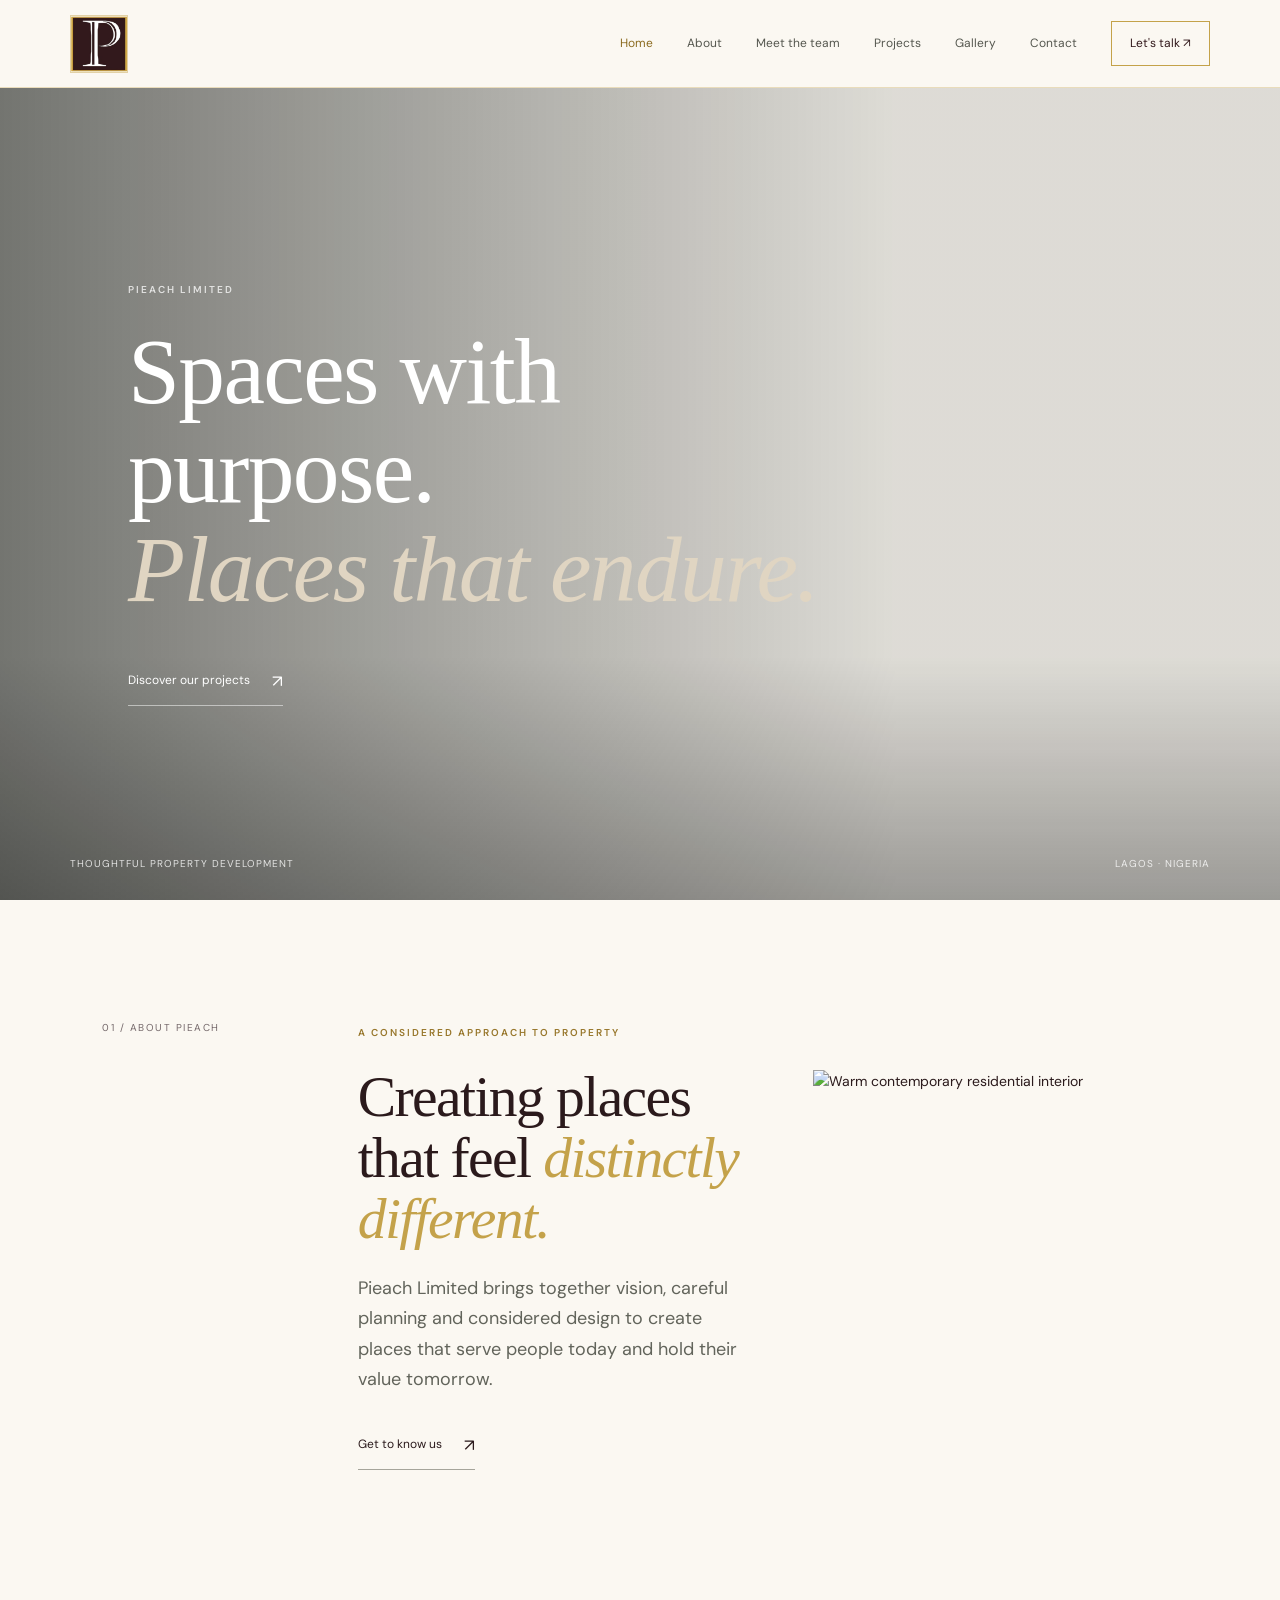
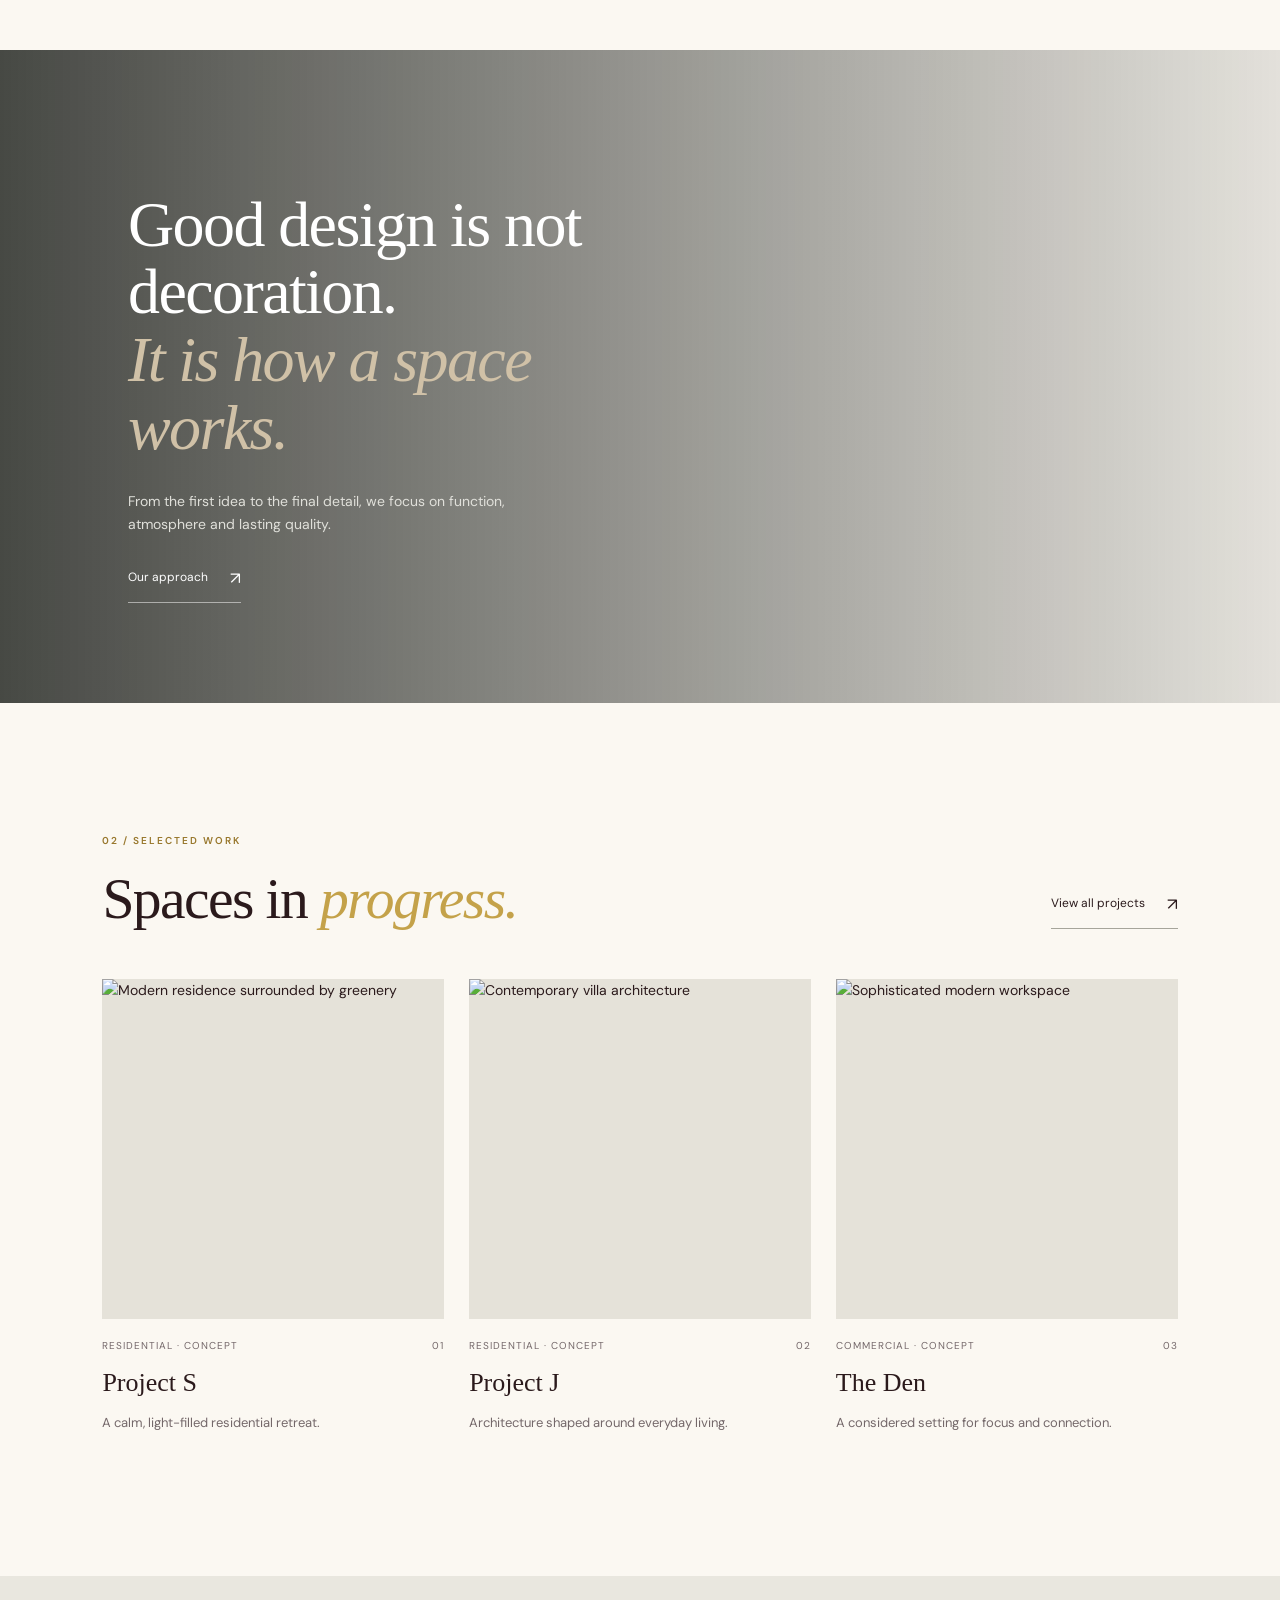
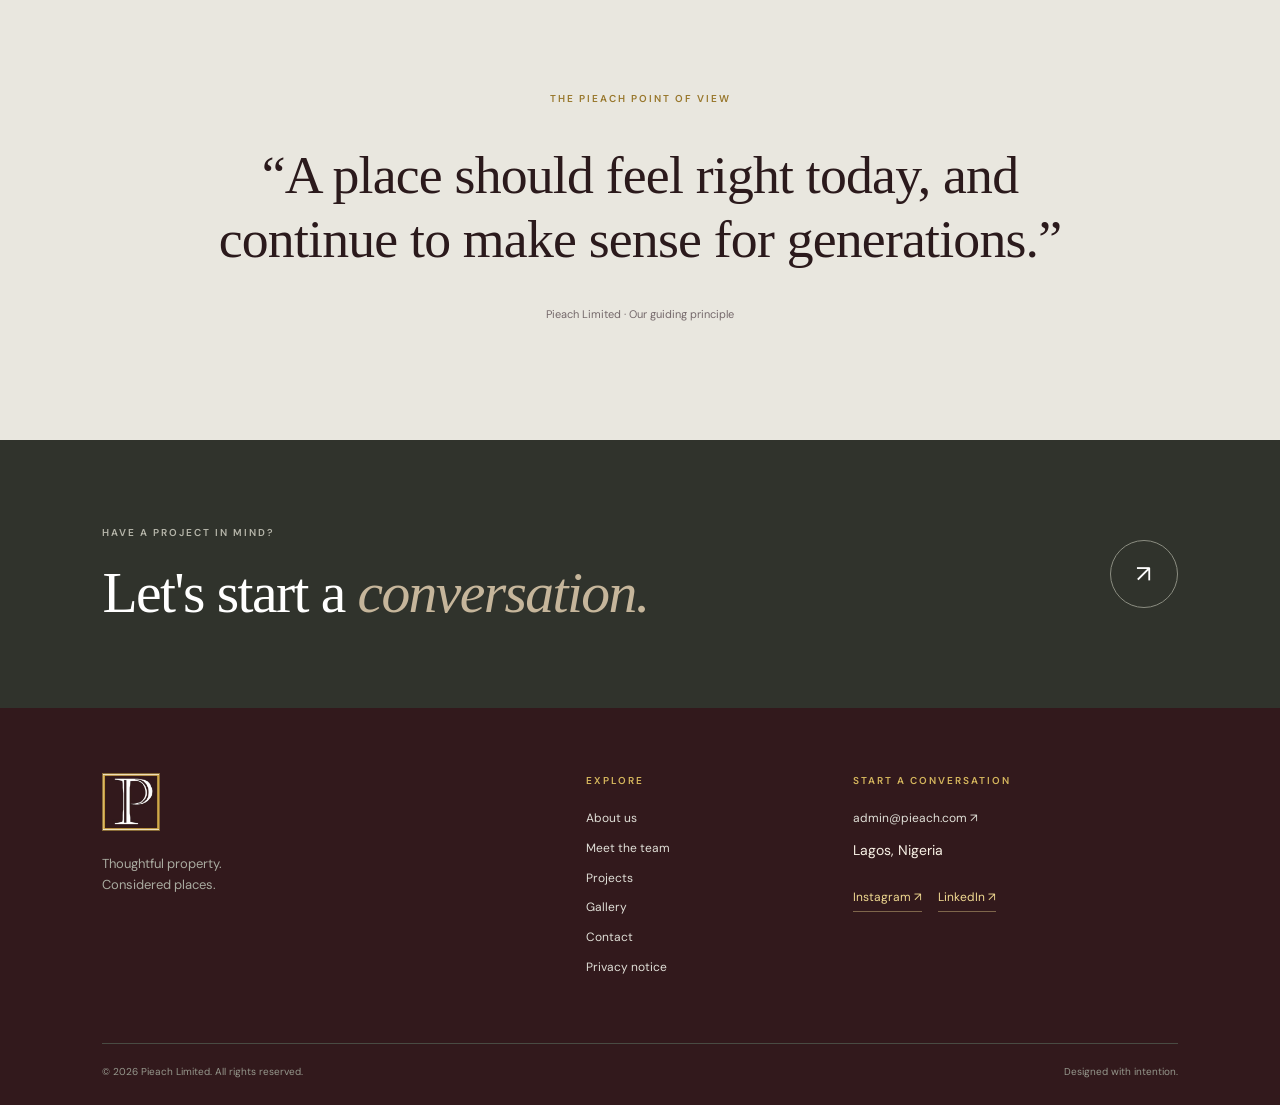
==== index.html @ 934f0978 "Add files via upload" ====
<!doctype html>
<html lang="en">
<head>
<meta charset="utf-8"><meta name="viewport" content="width=device-width,initial-scale=1"><meta name="description" content="Pieach Limited creates thoughtful spaces and enduring property value."><title>Pieach Limited</title><link rel="stylesheet" href="styles.css"></head>
<body data-page="home"><div id="site-header"></div><main>
<section class="hero home-hero"><div class="hero-image" style="background-image:url('https://images.unsplash.com/photo-1600607687939-ce8a6c25118c?auto=format&fit=crop&w=2200&q=85')"></div><div class="hero-shade"></div><div class="hero-copy"><p class="eyebrow">PIEACH LIMITED</p><h1>Spaces with purpose.<br><em>Places that endure.</em></h1><a class="text-link light" href="projects.html">Discover our projects <span>↗</span></a></div><div class="hero-foot"><span>Thoughtful property development</span><span>Lagos · Nigeria</span></div></section>
<section class="intro section-wrap"><div class="section-kicker">01 / ABOUT PIEACH</div><div class="intro-main"><p class="eyebrow">A considered approach to property</p><h2>Creating places that feel <em>distinctly different.</em></h2><p class="body-large">Pieach Limited brings together vision, careful planning and considered design to create places that serve people today and hold their value tomorrow.</p><a class="text-link" href="about.html">Get to know us <span>↗</span></a></div><div class="intro-image image-frame"><img src="https://images.unsplash.com/photo-1600210492486-724fe5c67fb0?auto=format&fit=crop&w=1200&q=85" alt="Warm contemporary residential interior"></div></section>
<section class="feature-band"><div class="feature-image" style="background-image:url('https://images.unsplash.com/photo-1600607687920-4e2a09cf159d?auto=format&fit=crop&w=2000&q=85')"></div><div class="feature-text"><p class="eyebrow">OUR PHILOSOPHY</p><h2>Good design is not decoration.<br><em>It is how a space works.</em></h2><p>From the first idea to the final detail, we focus on function, atmosphere and lasting quality.</p><a class="text-link light" href="about.html">Our approach <span>↗</span></a></div></section>
<section class="projects-preview section-wrap">
<div class="section-heading">
<div><p class="eyebrow">02 / SELECTED WORK</p><h2>Spaces in <em>progress.</em></h2></div><a class="text-link" href="projects.html">View all projects <span>↗</span></a></div><div class="project-grid"><a class="project-card" href="project-s.html"><div class="project-photo"><img src="https://images.unsplash.com/photo-1600607687939-ce8a6c25118c?auto=format&fit=crop&w=1200&q=85" alt="Modern residence surrounded by greenery"></div><div class="project-meta"><span>Residential · Concept</span><span>01</span></div><h3>Project S</h3><p>A calm, light-filled residential retreat.</p></a><a class="project-card" href="project-j.html"><div class="project-photo"><img src="https://images.unsplash.com/photo-1600566753086-00f18fb6b3ea?auto=format&fit=crop&w=1200&q=85" alt="Contemporary villa architecture"></div><div class="project-meta"><span>Residential · Concept</span><span>02</span></div><h3>Project J</h3><p>Architecture shaped around everyday living.</p></a><a class="project-card" href="the-den.html"><div class="project-photo"><img src="https://images.unsplash.com/photo-1497366754035-f200968a6e72?auto=format&fit=crop&w=1200&q=85" alt="Sophisticated modern workspace"></div><div class="project-meta"><span>Commercial · Concept</span><span>03</span></div><h3>The Den</h3><p>A considered setting for focus and connection.</p></a></div></section>
<section class="quote-section"><p class="eyebrow">THE PIEACH POINT OF VIEW</p><blockquote>“A place should feel right today, and continue to make sense for generations.”</blockquote><span>Pieach Limited · Our guiding principle</span></section>
<section class="contact-strip"><div><p class="eyebrow">HAVE A PROJECT IN MIND?</p><h2>Let's start a <em>conversation.</em></h2></div><a class="circle-link" href="contact.html" aria-label="Contact Pieach Limited">↗</a></section>
</main><div id="site-footer"></div><script src="app.js"></script></body></html>
---- styles.css ----
@import url('https://fonts.googleapis.com/css2?family=DM+Sans:wght@400;500;600;700&family=Manrope:wght@300;400;500;600;700&display=swap');
:root{--ink:#2b1a1c;--muted:#74686a;--paper:#fbf8f2;--white:#fff;--line:#e6d9bc;--accent:#c4a24a;--dark:#32191c;--serif:Georgia,'Times New Roman',serif}*{box-sizing:border-box}html{scroll-behavior:smooth}body{margin:0;background:var(--paper);color:var(--ink);font-family:'DM Sans',sans-serif;font-size:14px;line-height:1.65;-webkit-font-smoothing:antialiased}a{color:inherit;text-decoration:none}img{display:block;width:100%;height:100%;object-fit:cover}button,input,textarea,select{font:inherit}.site-header{height:88px;padding:0 5.5%;display:flex;align-items:center;justify-content:space-between;background:rgba(245,244,239,.96);position:relative;z-index:10;border-bottom:1px solid rgba(40,40,35,.08)}.brand{display:flex;align-items:center;gap:12px}.brand-mark{font:400 39px/1 var(--serif);letter-spacing:-5px}.brand-mark span{color:var(--accent)}.brand-name{font-size:11px;letter-spacing:2.4px;font-weight:700;display:flex;flex-direction:column;line-height:1.2}.brand-name small{font-size:8px;letter-spacing:3px;font-weight:500;margin-top:4px}.main-nav{display:flex;align-items:center;gap:34px}.main-nav a{font-size:12px;color:#55574f;transition:color .2s}.main-nav a:hover,.main-nav a.active{color:#111}.main-nav .nav-cta{padding:12px 18px;border:1px solid #b7b5aa;color:var(--ink)}.menu-toggle{display:none;border:0;background:none;padding:8px}.hero{min-height:calc(100vh - 88px);position:relative;color:#fff;display:flex;align-items:center;overflow:hidden}.hero-image,.hero-shade,.feature-image,.detail-hero-img,.detail-hero-shade{position:absolute;inset:0}.hero-image{background-size:cover;background-position:center 55%;transform:scale(1.01)}.hero-shade{background:linear-gradient(90deg,rgba(13,17,14,.57),rgba(13,17,14,.12) 70%),linear-gradient(0deg,rgba(0,0,0,.3),transparent 30%)}.hero-copy{position:relative;z-index:1;padding:9% 10%;max-width:1000px}.eyebrow{font-size:10px;letter-spacing:2px;font-weight:600;text-transform:uppercase;color:var(--muted);margin:0 0 24px}.hero .eyebrow,.detail-hero .eyebrow{color:rgba(255,255,255,.75)}h1,h2,h3,p{margin-top:0}h1,h2{font-family:var(--serif);font-weight:400;letter-spacing:-1.6px;line-height:1.06}h1{font-size:clamp(52px,7.3vw,104px);margin-bottom:30px}h2{font-size:clamp(36px,4.5vw,63px);margin-bottom:24px}h3{font-size:26px;font-family:var(--serif);font-weight:400;margin-bottom:7px}h1 em,h2 em{font-weight:400;color:var(--accent)}.hero h1 em{color:#e0d5c2}.hero-copy .text-link{margin-top:18px}.hero-foot{position:absolute;z-index:1;bottom:28px;left:5.5%;right:5.5%;display:flex;justify-content:space-between;color:rgba(255,255,255,.8);font-size:10px;letter-spacing:1px;text-transform:uppercase}.text-link{display:inline-flex;gap:22px;align-items:center;font-size:12px;border-bottom:1px solid #a6a59b;padding:0 0 10px;color:var(--ink)}.text-link span{font-size:17px}.text-link.light{color:white;border-color:rgba(255,255,255,.5)}.section-wrap{padding:120px 8%}.intro{display:grid;grid-template-columns:.55fr 1.1fr 1fr;gap:55px;align-items:start}.section-kicker{font-size:10px;letter-spacing:1.5px;color:var(--muted)}.intro-main{padding-top:5px}.intro-main h2{max-width:560px}.body-large{font-size:18px;line-height:1.7;color:#62645b;max-width:610px}.intro-main .text-link{margin-top:18px}.image-frame{height:460px;overflow:hidden}.intro-image{margin-top:50px}.feature-band{min-height:650px;position:relative;display:flex;align-items:center;color:white;overflow:hidden}.feature-image{background-size:cover;background-position:center}.feature-band:after{content:"";position:absolute;inset:0;background:linear-gradient(90deg,rgba(20,23,19,.78),rgba(20,23,19,.1))}.feature-text{position:relative;z-index:1;padding:100px 10%;max-width:780px}.feature-text .eyebrow{color:#d4d0c6}.feature-text h2{font-size:clamp(40px,5vw,68px)}.feature-text h2 em{color:#d0c1a7}.feature-text>p:not(.eyebrow){max-width:420px;color:#e0e0da;margin:28px 0}.projects-preview{padding-top:130px;padding-bottom:130px}.section-heading{display:flex;justify-content:space-between;align-items:end;margin-bottom:50px}.section-heading .eyebrow{margin-bottom:18px}.section-heading h2{margin-bottom:0}.project-grid{display:grid;grid-template-columns:repeat(3,1fr);gap:25px}.project-card{display:block}.project-photo{height:340px;overflow:hidden;background:#e5e2d9}.project-photo img,.listing-photo img,.split-image img,.detail-photo img{transition:transform .7s cubic-bezier(.2,.7,.2,1)}.project-card:hover img,.listing-card:hover img{transform:scale(1.035)}.project-meta{display:flex;justify-content:space-between;color:var(--muted);font-size:10px;letter-spacing:1px;text-transform:uppercase;margin:19px 0 8px}.project-card p{color:var(--muted);font-size:13px}.quote-section{background:#e9e7df;text-align:center;padding:115px 15%}.quote-section .eyebrow{margin-bottom:35px}.quote-section blockquote{font:400 clamp(31px,4.2vw,55px)/1.2 var(--serif);letter-spacing:-.8px;max-width:950px;margin:0 auto 30px}.quote-section>span{font-size:11px;color:var(--muted)}.contact-strip{padding:85px 8%;display:flex;align-items:center;justify-content:space-between;background:#30332c;color:white}.contact-strip .eyebrow{color:#b6b6aa;margin-bottom:20px}.contact-strip h2{margin:0}.contact-strip h2 em{color:#c6b69b}.circle-link{width:68px;height:68px;border:1px solid #8b8d81;border-radius:50%;display:grid;place-items:center;font-size:24px;transition:background .2s,color .2s}.circle-link:hover{background:#f4f2e9;color:#242720}.site-footer{background:#22251f;color:#e9e8e0;padding:65px 8% 25px}.footer-top{display:grid;grid-template-columns:2fr 1fr 1.5fr;gap:50px;padding-bottom:65px}.footer-brand .brand-mark{color:white}.footer-brand .brand-name{color:#f1f0e8}.footer-top>div:first-child>p{margin-top:22px;color:#a9aba0;font-size:13px}.footer-nav,.footer-contact{display:flex;flex-direction:column;align-items:flex-start;gap:10px}.footer-nav .eyebrow,.footer-contact .eyebrow{color:#a9aba0;margin-bottom:10px}.footer-nav a,.footer-contact a,.footer-contact>span:last-child{font-size:12px;color:#e0dfd7}.footer-bottom{border-top:1px solid #494b43;padding-top:20px;display:flex;justify-content:space-between;color:#96988d;font-size:10px}.page-hero{padding:110px 10% 100px;min-height:440px}.page-hero h1{font-size:clamp(48px,6.5vw,86px)}.page-hero .body-large{max-width:630px}.split-section{display:grid;grid-template-columns:1fr 1fr;gap:10%;align-items:center;padding-top:70px;padding-bottom:120px}.split-image{height:570px;overflow:hidden}.split-copy{max-width:500px}.split-copy p:not(.eyebrow){color:#696b62;margin-bottom:20px}.reverse .split-image{order:2}.values-section{background:#e9e7df;padding:110px 0}.values-section h2{margin-bottom:60px}.values-grid{display:grid;grid-template-columns:repeat(4,1fr);gap:28px}.values-grid article{border-top:1px solid #c5c3b9;padding-top:20px}.values-grid article span{font-size:10px;color:var(--muted)}.values-grid h3{margin-top:35px}.values-grid p{font-size:13px;color:#6c6d64}.projects-hero{padding-bottom:80px}.listing{padding-top:20px}.listing-top{display:flex;justify-content:space-between;padding-bottom:18px;border-bottom:1px solid var(--line);font-size:10px;letter-spacing:1.4px;color:var(--muted);margin-bottom:40px}.listing-card{display:grid;grid-template-columns:1.35fr 1fr;gap:8%;align-items:center;margin-bottom:95px}.listing-reverse .listing-photo{order:2}.listing-photo{height:470px;overflow:hidden}.listing-info{padding:20px 6% 20px 0}.listing-info>span:first-child{font-size:10px;letter-spacing:1.5px;color:var(--muted)}.listing-info h2{margin:22px 0}.listing-info p{color:#6c6d64;max-width:360px;margin-bottom:28px}.disclaimer{font-size:11px;color:#77796f;border-top:1px solid var(--line);padding-top:18px}.detail-hero{height:78vh;min-height:560px;position:relative;color:white;display:flex;align-items:end}.detail-hero-img{background-size:cover;background-position:center}.detail-hero-shade{background:linear-gradient(0deg,rgba(16,19,15,.7),transparent 70%)}.detail-hero-copy{position:relative;z-index:1;padding:7% 9%;max-width:900px}.detail-hero-copy h1{font-size:clamp(65px,10vw,130px);margin-bottom:14px}.detail-hero-copy>p:last-child{max-width:570px;font-size:16px;color:#e5e4dc}.detail-overview{display:grid;grid-template-columns:.9fr 1.1fr;gap:10%;padding-top:110px;padding-bottom:110px}.detail-overview>div:last-child>p{font-size:16px;color:#66685f;margin-bottom:45px}.spec-grid{display:grid;grid-template-columns:1fr 1fr;border-top:1px solid var(--line)}.spec-grid>div{padding:18px 10px 18px 0;border-bottom:1px solid var(--line);display:flex;flex-direction:column;gap:7px}.spec-grid span{font-size:10px;color:var(--muted);text-transform:uppercase;letter-spacing:1px}.spec-grid strong{font-weight:500;font-size:13px}.detail-gallery{display:grid;grid-template-columns:1.3fr 1fr;background:#e9e7df;align-items:center;gap:8%;padding:60px 8% 60px 0}.detail-gallery>img{height:540px}.detail-gallery>div{padding:35px}.detail-features{padding-top:100px;padding-bottom:100px}.detail-feature{display:grid;grid-template-columns:1fr 1fr;gap:9%;align-items:center;margin-bottom:100px}.detail-feature:nth-child(even) .detail-photo{order:2}.detail-photo{height:430px;overflow:hidden}.detail-feature>div:last-child{max-width:460px}.detail-feature h2{font-size:clamp(36px,4vw,55px)}.detail-feature p:not(.eyebrow){color:#696b62}.contact-layout{display:grid;grid-template-columns:.8fr 1.2fr;gap:12%;padding-top:40px;padding-bottom:130px}.contact-aside h2{font-size:clamp(38px,4vw,55px)}.contact-aside>p:not(.eyebrow){color:#6b6d64;max-width:370px}.contact-detail{border-top:1px solid var(--line);padding:18px 0;margin-top:20px}.contact-detail span{display:block;color:var(--muted);font-size:10px;letter-spacing:1px;text-transform:uppercase;margin-bottom:8px}.contact-detail p{margin:0}.contact-detail a{border-bottom:1px solid #aaa;padding-bottom:4px}.contact-form{display:flex;flex-direction:column;gap:20px}.contact-form label{font-size:12px;display:flex;flex-direction:column;gap:8px}.contact-form input,.contact-form select,.contact-form textarea{background:transparent;border:0;border-bottom:1px solid #c8c7bd;border-radius:0;padding:13px 0;color:var(--ink);outline:none;resize:vertical}.contact-form input:focus,.contact-form select:focus,.contact-form textarea:focus{border-color:#444}.contact-form input::placeholder,.contact-form textarea::placeholder{color:#a2a398}.button-dark{align-self:flex-start;background:#292c25;color:white;border:0;padding:16px 24px;cursor:pointer}.button-dark:hover{background:#45483e}.form-note,.form-success{font-size:11px;color:var(--muted)}.legal-copy{max-width:900px;padding-top:30px}.legal-copy h2{font-size:30px;margin-top:40px}.legal-copy p{color:#62645b;max-width:760px}.legal-copy a{text-decoration:underline}
@media(max-width:900px){.site-header{height:76px;padding:0 6%}.menu-toggle{display:flex;flex-direction:column;gap:6px;z-index:20}.menu-toggle span{display:block;width:25px;height:1px;background:var(--ink)}.main-nav{display:none;position:absolute;top:76px;left:0;right:0;padding:28px 7% 35px;background:var(--paper);border-bottom:1px solid var(--line);flex-direction:column;align-items:flex-start;gap:20px}.menu-open .main-nav{display:flex}.main-nav .nav-cta{margin-top:5px}.hero{min-height:calc(90vh - 76px)}.hero-copy{padding:10% 7%}.section-wrap{padding:85px 7%}.intro{grid-template-columns:1fr 1fr;gap:30px}.section-kicker{grid-column:1/-1}.intro-image{margin-top:0;height:380px}.project-grid{gap:16px}.project-photo{height:260px}.project-card h3{font-size:23px}.values-grid{grid-template-columns:1fr 1fr;row-gap:40px}.listing-card{gap:5%;grid-template-columns:1.1fr 1fr}.listing-photo{height:360px}.detail-overview{gap:5%}.detail-gallery>img{height:400px}.contact-layout{gap:7%}.footer-top{grid-template-columns:1.3fr 1fr 1.3fr;gap:25px}}
@media(max-width:600px){body{font-size:13px}.site-header{height:70px}.main-nav{top:70px}.brand-mark{font-size:34px}.hero{min-height:680px;min-height:calc(88svh - 70px)}.hero-copy{padding:10% 7%}.hero h1{font-size:clamp(48px,12vw,70px)}.hero-foot{left:7%;right:7%;font-size:8px}.section-wrap{padding:72px 6%}.intro{display:flex;flex-direction:column;gap:24px}.intro-main h2{font-size:43px}.body-large{font-size:16px}.intro-image{width:100%;height:330px;margin-top:5px}.feature-band{min-height:570px}.feature-text{padding:75px 7%}.feature-text h2{font-size:43px}.section-heading{display:block}.section-heading .text-link{margin-top:25px}.project-grid{grid-template-columns:1fr;gap:36px}.project-photo{height:330px}.projects-preview{padding-top:80px;padding-bottom:80px}.quote-section{padding:80px 7%}.quote-section blockquote{font-size:35px}.contact-strip{padding:60px 6%;gap:20px}.contact-strip h2{font-size:37px}.circle-link{width:54px;height:54px;flex-shrink:0}.site-footer{padding:55px 7% 22px}.footer-top{grid-template-columns:1fr 1fr;gap:35px 20px;padding-bottom:45px}.footer-top>div:first-child{grid-column:1/-1}.footer-contact{grid-column:1/-1}.footer-bottom{gap:12px;flex-direction:column}.page-hero{padding:75px 7% 65px;min-height:auto}.page-hero h1{font-size:clamp(45px,11vw,65px)}.split-section,.detail-overview,.contact-layout{display:flex;flex-direction:column;gap:38px;padding-top:55px;padding-bottom:75px}.split-image{height:380px;width:100%}.split-copy h2{font-size:43px}.reverse .split-image{order:0}.values-section{padding:75px 0}.values-section h2{font-size:43px}.values-grid{gap:28px 20px}.values-grid h3{font-size:23px;margin-top:22px}.listing{padding-top:0}.listing-top{font-size:8px}.listing-card{display:flex;flex-direction:column;gap:24px;margin-bottom:65px}.listing-reverse .listing-photo{order:0}.listing-photo{width:100%;height:300px}.listing-info{padding:0}.listing-info h2{font-size:45px}.detail-hero{height:70vh;min-height:500px}.detail-hero-copy{padding:10% 7%}.detail-hero-copy h1{font-size:65px}.detail-hero-copy>p:last-child{font-size:14px}.detail-overview h2{font-size:43px}.detail-overview>div:last-child>p{font-size:14px}.detail-gallery{display:flex;flex-direction:column;padding:0 0 40px;gap:0;align-items:stretch}.detail-gallery>img{height:330px}.detail-gallery>div{padding:45px 7% 10px}.detail-gallery h2{font-size:43px}.detail-features{padding-top:70px;padding-bottom:50px}.detail-feature{display:flex;flex-direction:column;gap:25px;margin-bottom:65px;align-items:stretch}.detail-feature:nth-child(even) .detail-photo{order:0}.detail-photo{height:320px}.detail-feature h2{font-size:42px}.contact-aside h2{font-size:43px}.contact-layout{padding-top:25px}.legal-copy h2{font-size:25px}}

/* Meet the Team page */
.team-cta{display:flex;justify-content:space-between;align-items:center;gap:40px;background:#e9e7df}.team-cta h2{margin-bottom:18px}.team-cta .body-large{font-size:15px}.team-cta-action{flex-shrink:0;padding-right:5%}.team-intro{display:grid;grid-template-columns:1fr 1fr;gap:10%;align-items:start;padding-top:65px;padding-bottom:75px}.team-intro h2{font-size:clamp(38px,4.5vw,60px)}.team-intro .body-large{font-size:16px}.team-grid-section{background:#e9e7df}.team-grid-section .section-wrap{padding-top:90px;padding-bottom:110px}.team-section-heading{display:flex;justify-content:space-between;gap:30px;align-items:start;border-bottom:1px solid #c8c6bc;padding-bottom:18px;margin-bottom:35px}.team-note{font-size:11px;color:#73756b;max-width:350px;margin:0}.team-grid{display:grid;grid-template-columns:repeat(2,minmax(0,1fr));gap:55px 28px}.team-photo{height:430px;overflow:hidden;background:#d8d6ce}.team-photo img{filter:saturate(.75);transition:transform .6s}.team-card:hover .team-photo img{transform:scale(1.03)}.team-card-meta{display:flex;justify-content:space-between;font-size:10px;letter-spacing:1.3px;color:#77796f;margin:17px 0 8px}.team-card h3{font-size:29px}.team-role{font-size:12px;color:#77796f;margin-bottom:15px}.team-bio{font-size:13px;color:#62645b;max-width:480px}.team-values{background:#f5f4ef}.team-values h2{margin-bottom:55px}.team-values-grid{display:grid;grid-template-columns:repeat(3,1fr);gap:30px}.team-values-grid article{border-top:1px solid var(--line);padding-top:18px}.team-values-grid span{font-size:10px;color:var(--muted)}.team-values-grid h3{margin-top:25px}.team-values-grid p{font-size:13px;color:#6c6d64}
@media(max-width:900px){.team-photo{height:340px}.team-intro{gap:6%}}
@media(max-width:600px){.team-cta{display:block}.team-cta-action{padding:15px 0 0}.team-intro{display:flex;flex-direction:column;gap:22px;padding-top:55px;padding-bottom:55px}.team-grid-section .section-wrap{padding-top:65px;padding-bottom:75px}.team-section-heading{display:block}.team-note{margin-top:-10px;margin-bottom:25px}.team-grid{grid-template-columns:1fr;gap:42px}.team-photo{height:390px}.team-card h3{font-size:27px}.team-values-grid{grid-template-columns:1fr;gap:25px}.team-values h2{font-size:42px}}

/* Project gallery page and lightbox */
.gallery-hero{padding-bottom:75px}.gallery-page{padding-top:10px}.gallery-toolbar{display:flex;justify-content:space-between;align-items:end;gap:25px;border-bottom:1px solid var(--line);padding-bottom:20px;margin-bottom:28px}.gallery-toolbar .eyebrow{margin-bottom:8px}.gallery-count{font-size:10px;letter-spacing:1px;color:var(--muted)}.gallery-filters{display:flex;gap:8px;flex-wrap:wrap}.gallery-filter{background:transparent;border:1px solid #c9c8be;color:#66685f;padding:10px 14px;font-size:11px;cursor:pointer}.gallery-filter.active,.gallery-filter:hover{background:var(--dark);color:white;border-color:var(--dark)}.gallery-grid{display:grid;grid-template-columns:repeat(3,minmax(0,1fr));grid-auto-rows:260px;grid-auto-flow:dense;gap:12px}.gallery-tile{position:relative;display:block;width:100%;height:100%;padding:0;border:0;overflow:hidden;cursor:zoom-in;background:#dcdad1;text-align:left}.gallery-tile img{transition:transform .7s cubic-bezier(.2,.7,.2,1);filter:saturate(.82)}.gallery-tile:hover img{transform:scale(1.045)}.gallery-tile:after{content:"";position:absolute;inset:35% 0 0;background:linear-gradient(transparent,rgba(0,0,0,.5));pointer-events:none}.gallery-tile>span{position:absolute;z-index:1;left:18px;bottom:15px;color:white;font-size:9px;letter-spacing:1.5px}.gallery-tile.tile-tall{grid-row:span 2}.gallery-tile.tile-wide{grid-column:span 2}.gallery-disclaimer{font-size:11px;color:var(--muted);margin-top:28px;max-width:760px}.lightbox{position:fixed;inset:0;z-index:1000;background:rgba(16,17,15,.97);display:none;align-items:center;justify-content:center;padding:65px 8%;color:white}.lightbox.is-open{display:flex}.lightbox figure{margin:0;width:min(100%,1400px);height:100%;display:flex;flex-direction:column;justify-content:center;align-items:center;gap:15px}.lightbox figure img{width:100%;height:calc(100% - 45px);object-fit:contain}.lightbox figcaption{width:100%;display:flex;justify-content:space-between;gap:20px;font-size:11px;color:#d5d5cd;letter-spacing:.4px}.lightbox-close,.lightbox-arrow{position:absolute;z-index:2;background:transparent;color:white;border:1px solid rgba(255,255,255,.45);cursor:pointer;display:grid;place-items:center}.lightbox-close{top:25px;right:30px;width:44px;height:44px;font-size:30px;font-weight:300}.lightbox-arrow{top:50%;transform:translateY(-50%);width:48px;height:48px;border-radius:50%;font-size:22px}.lightbox-prev{left:25px}.lightbox-next{right:25px}.lightbox-close:hover,.lightbox-arrow:hover{background:white;color:#222}.lightbox-open{overflow:hidden}
@media(max-width:900px){.gallery-grid{grid-auto-rows:220px;gap:9px}.lightbox{padding:60px 7%}.lightbox-prev{left:12px}.lightbox-next{right:12px}}
@media(max-width:600px){.gallery-hero{padding-bottom:50px}.gallery-toolbar{display:block}.gallery-filters{margin-top:20px}.gallery-grid{grid-template-columns:repeat(2,minmax(0,1fr));grid-auto-rows:180px;gap:7px}.gallery-tile.tile-wide{grid-column:span 2}.gallery-tile.tile-tall{grid-row:span 2}.gallery-tile>span{left:10px;bottom:10px;font-size:8px}.lightbox{padding:60px 10px}.lightbox figure img{height:calc(100% - 55px)}.lightbox-close{top:12px;right:12px;width:38px;height:38px}.lightbox-arrow{top:auto;bottom:15px;transform:none;width:42px;height:42px}.lightbox-prev{left:calc(50% - 52px)}.lightbox-next{right:calc(50% - 52px)}.lightbox figcaption{padding:0 7px;font-size:9px}.gallery-disclaimer{line-height:1.7}}

/* Gallery carousel: compact, touch-friendly, and suitable for larger photo collections */
.gallery-carousel{position:relative}
.gallery-track{display:flex;gap:14px;overflow-x:auto;overflow-y:hidden;scroll-snap-type:x mandatory;scroll-behavior:smooth;scrollbar-width:none;grid-template-columns:none;grid-auto-rows:auto;grid-auto-flow:initial;padding:0 0 5px;overscroll-behavior-x:contain;-webkit-overflow-scrolling:touch}
.gallery-track::-webkit-scrollbar{display:none}
.gallery-track .gallery-tile{flex:0 0 calc((100% - 28px)/3);height:410px;scroll-snap-align:start;position:relative;grid-row:auto;grid-column:auto}
.gallery-track .gallery-tile.tile-tall,.gallery-track .gallery-tile.tile-wide{grid-row:auto;grid-column:auto}
.gallery-track .gallery-tile img{height:100%;width:100%}
.carousel-controls{display:flex;align-items:center;justify-content:space-between;gap:24px;padding-top:22px}
.carousel-progress{display:flex;align-items:center;gap:18px;min-width:0;flex:1}
.carousel-progress>span{font-size:10px;letter-spacing:1.3px;color:var(--muted);white-space:nowrap}
.carousel-progress-track{height:2px;background:#d9d8cf;max-width:240px;width:100%;overflow:hidden}
.carousel-progress-track span{display:block;height:100%;width:8.333%;background:var(--dark);transition:width .25s ease}
.carousel-actions{display:flex;align-items:center;gap:9px}
.carousel-arrow,.carousel-toggle{height:42px;border:1px solid #c9c8be;background:transparent;color:var(--ink);cursor:pointer;display:flex;align-items:center;justify-content:center}
.carousel-arrow{width:42px;border-radius:50%;font-size:20px}
.carousel-toggle{gap:9px;padding:0 14px;font-size:11px}
.carousel-arrow:hover,.carousel-toggle:hover{background:var(--dark);color:white;border-color:var(--dark)}
.lightbox-play{position:absolute;bottom:25px;left:50%;transform:translateX(-50%);border:1px solid rgba(255,255,255,.45);background:transparent;color:#fff;padding:10px 15px;font-size:11px;cursor:pointer;white-space:nowrap}
.lightbox-play:hover{background:white;color:#222}
.gallery-track .gallery-tile:focus-visible,.carousel-arrow:focus-visible,.carousel-toggle:focus-visible,.lightbox-play:focus-visible{outline:2px solid #a99b80;outline-offset:3px}
@media(max-width:900px){.gallery-track .gallery-tile{flex-basis:calc((100% - 14px)/2);height:360px}}
@media(max-width:600px){.gallery-track{gap:10px}.gallery-track .gallery-tile{flex-basis:86%;height:350px}.carousel-controls{padding-top:17px;gap:12px}.carousel-progress{gap:10px}.carousel-progress-track{max-width:100px}.carousel-toggle{padding:0 10px}.carousel-toggle span{display:none}.carousel-arrow{width:38px;height:38px}.lightbox-play{bottom:68px}.lightbox figcaption{margin-bottom:5px}}
@media(prefers-reduced-motion:reduce){.gallery-track{scroll-behavior:auto}.gallery-track .gallery-tile img{transition:none}.carousel-progress-track span{transition:none}}


/* Circular architectural detail lens follows the pointer on desktop */
.architecture-lens{position:fixed;left:0;top:0;width:190px;height:190px;border:3px solid rgba(255,255,255,.96);border-radius:50%;z-index:1500;pointer-events:none;opacity:0;transform:translate(-50%,-50%) scale(.82);transition:opacity .16s ease,transform .16s ease;box-shadow:0 12px 38px rgba(0,0,0,.3),0 0 0 1px rgba(30,32,28,.3);background-size:260% 260%;background-repeat:no-repeat;background-position:var(--lens-x,50%) var(--lens-y,50%);overflow:hidden;mix-blend-mode:normal}
.architecture-lens.is-visible{opacity:1;transform:translate(-50%,-50%) scale(1)}
.architecture-lens:before{content:"";position:absolute;inset:0;background:radial-gradient(circle at 35% 28%,rgba(255,255,255,.22),transparent 38%);border-radius:50%;z-index:1}
.architecture-lens.is-sketch{filter:grayscale(1) contrast(1.65) brightness(1.15);background-blend-mode:screen}
.architecture-lens.is-sketch:after{content:"";position:absolute;inset:0;background:repeating-linear-gradient(0deg,transparent 0 8px,rgba(35,45,42,.25) 9px 10px),repeating-linear-gradient(90deg,transparent 0 8px,rgba(35,45,42,.18) 9px 10px);opacity:.6;mix-blend-mode:multiply}
.lens-mode{position:absolute;left:50%;bottom:17px;transform:translateX(-50%);z-index:3;background:rgba(27,30,27,.88);color:#fff;padding:5px 8px;border-radius:20px;font:600 7px/1.2 Arial,sans-serif;letter-spacing:1px;white-space:nowrap}
.lens-crosshair{position:absolute;z-index:2;left:50%;top:50%;width:24px;height:24px;transform:translate(-50%,-50%);border:1px solid rgba(255,255,255,.7);border-radius:50%}
.lens-crosshair:before,.lens-crosshair:after{content:"";position:absolute;background:rgba(255,255,255,.75)}.lens-crosshair:before{width:1px;height:34px;left:50%;top:-6px}.lens-crosshair:after{height:1px;width:34px;top:50%;left:-6px}
.lens-image{position:absolute!important;width:1px!important;height:1px!important;opacity:0!important;pointer-events:none!important}
@media(max-width:900px),(hover:none){.architecture-lens{display:none}}
@media(prefers-reduced-motion:reduce){.architecture-lens{transition:none}}

/* Pieach brand identity: burgundy, warm ivory and restrained gold */
.brand-logo{width:58px;height:58px;object-fit:contain;flex:0 0 auto;border:1px solid rgba(196,162,74,.45)}
.site-header{background:rgba(251,248,242,.97);border-bottom:1px solid rgba(196,162,74,.32)}
.main-nav a:hover,.main-nav a.active{color:#8c6c21}
.main-nav .nav-cta{border-color:var(--accent);color:var(--dark)}
.main-nav .nav-cta:hover{background:var(--dark);color:#fff;border-color:var(--dark)}
.eyebrow{color:#98772c}
.site-footer{background:#32191c;color:#f8f1e5}
.site-footer .brand-logo{border-color:rgba(196,162,74,.6)}
.site-footer a:hover{color:#e1c36f}
.site-footer .eyebrow{color:#d5b65d}
.social-links{display:flex;gap:16px;flex-wrap:wrap;margin-top:16px}
.social-links a{font-size:12px;color:#f0d991;border-bottom:1px solid rgba(240,217,145,.4);padding-bottom:3px}
button,.button,.btn{transition:background .2s,color .2s,border-color .2s}
::selection{background:#c4a24a;color:#32191c}
@media(max-width:700px){.brand-logo{width:49px;height:49px}}


/* Motion system: refined, architectural, and respectful of reduced-motion preferences */
:root { --motion-ease: cubic-bezier(.22,1,.36,1); }
html { scroll-behavior: smooth; }
body { animation: page-enter .65s var(--motion-ease) both; }
@keyframes page-enter { from { opacity: 0; } to { opacity: 1; } }
[data-reveal] { opacity: 0; transform: translateY(24px); transition: opacity .75s var(--motion-ease), transform .85s var(--motion-ease); transition-delay: var(--reveal-delay, 0ms); }
[data-reveal].is-visible { opacity: 1; transform: translateY(0); }
[data-reveal="left"] { transform: translateX(-28px); }
[data-reveal="right"] { transform: translateX(28px); }
[data-reveal="left"].is-visible, [data-reveal="right"].is-visible { transform: translateX(0); }
a, button, .button, .btn { transition: color .25s ease, background-color .25s ease, border-color .25s ease, transform .3s var(--motion-ease), box-shadow .3s ease; }
a:hover, button:hover, .button:hover, .btn:hover { transform: translateY(-2px); }
img { transition: transform .8s var(--motion-ease), filter .5s ease; }
.project-card img, .gallery-item img, .gallery-card img, .team-card img, .project-image img { will-change: transform; }
.project-card:hover img, .gallery-item:hover img, .gallery-card:hover img, .team-card:hover img, .project-image:hover img { transform: scale(1.045); }
.project-card, .gallery-item, .gallery-card, .team-card { transition: transform .45s var(--motion-ease), box-shadow .45s ease; }
.project-card:hover, .gallery-item:hover, .gallery-card:hover, .team-card:hover { transform: translateY(-5px); box-shadow: 0 18px 48px rgba(49,25,28,.12); }
.site-header { transition: box-shadow .3s ease, background-color .3s ease; }
.site-header.is-scrolled { box-shadow: 0 8px 28px rgba(49,25,28,.08); }
.hero h1, .hero-title { animation: hero-title-in .9s .12s var(--motion-ease) both; }
.hero p, .hero .eyebrow { animation: hero-copy-in .8s .25s var(--motion-ease) both; }
.hero .button, .hero .btn { animation: hero-copy-in .8s .38s var(--motion-ease) both; }
@keyframes hero-title-in { from { opacity: 0; transform: translateY(22px); } to { opacity: 1; transform: translateY(0); } }
@keyframes hero-copy-in { from { opacity: 0; transform: translateY(12px); } to { opacity: 1; transform: translateY(0); } }
@media (prefers-reduced-motion: reduce) {
  *, *::before, *::after { scroll-behavior: auto !important; animation-duration: .01ms !important; animation-iteration-count: 1 !important; transition-duration: .01ms !important; }
  [data-reveal] { opacity: 1 !important; transform: none !important; }
}
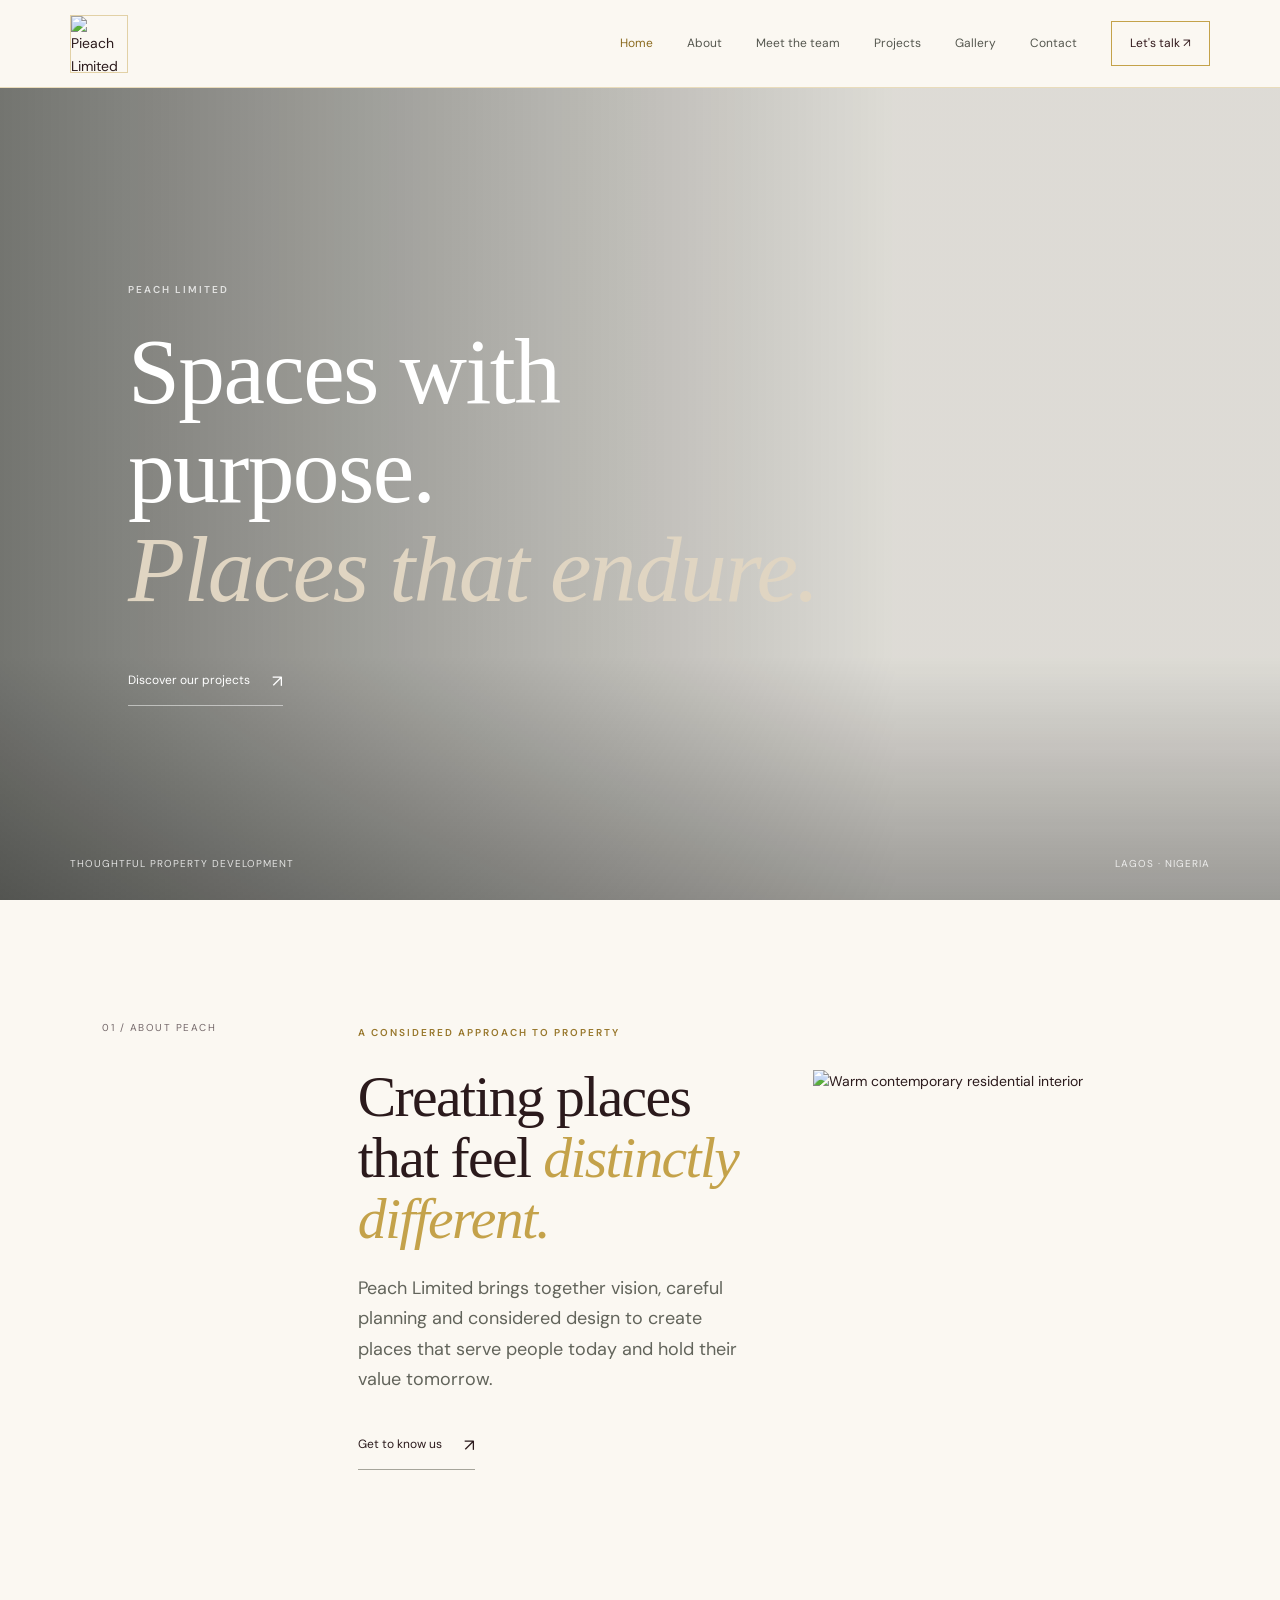
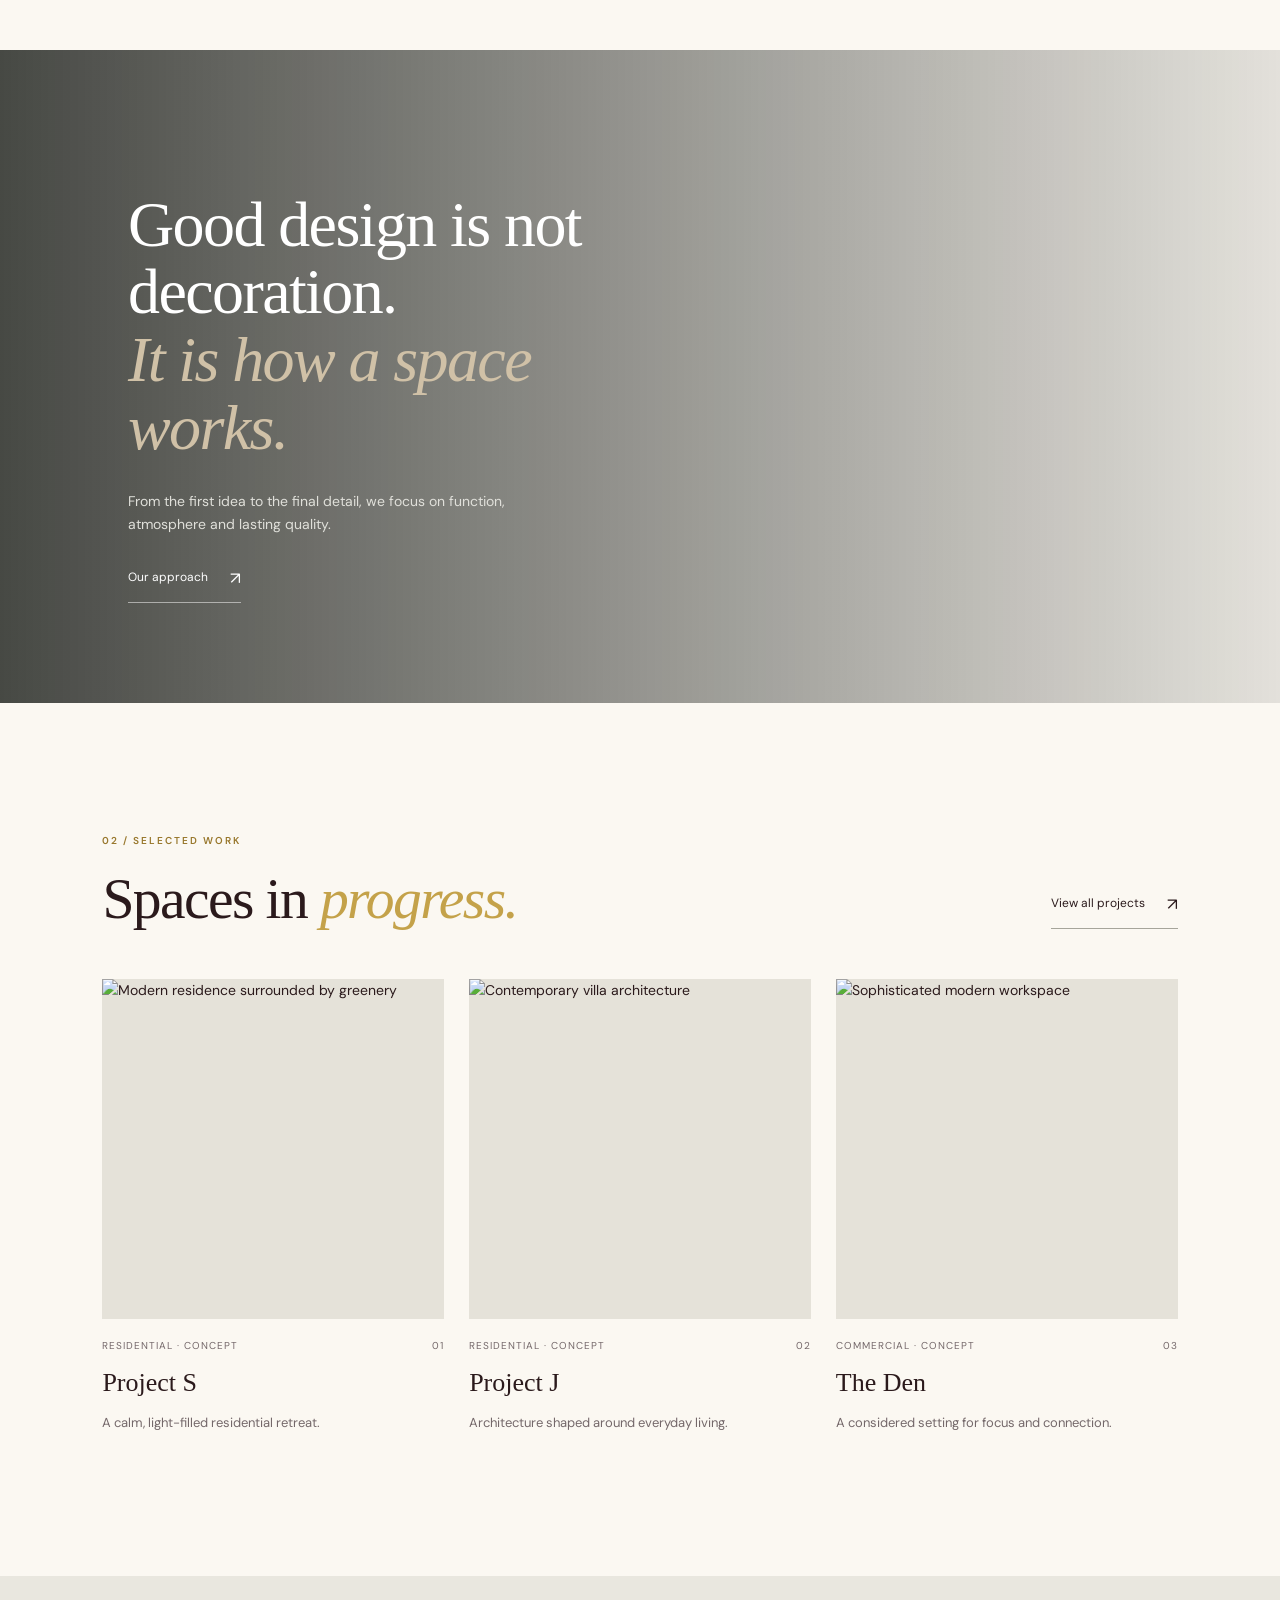
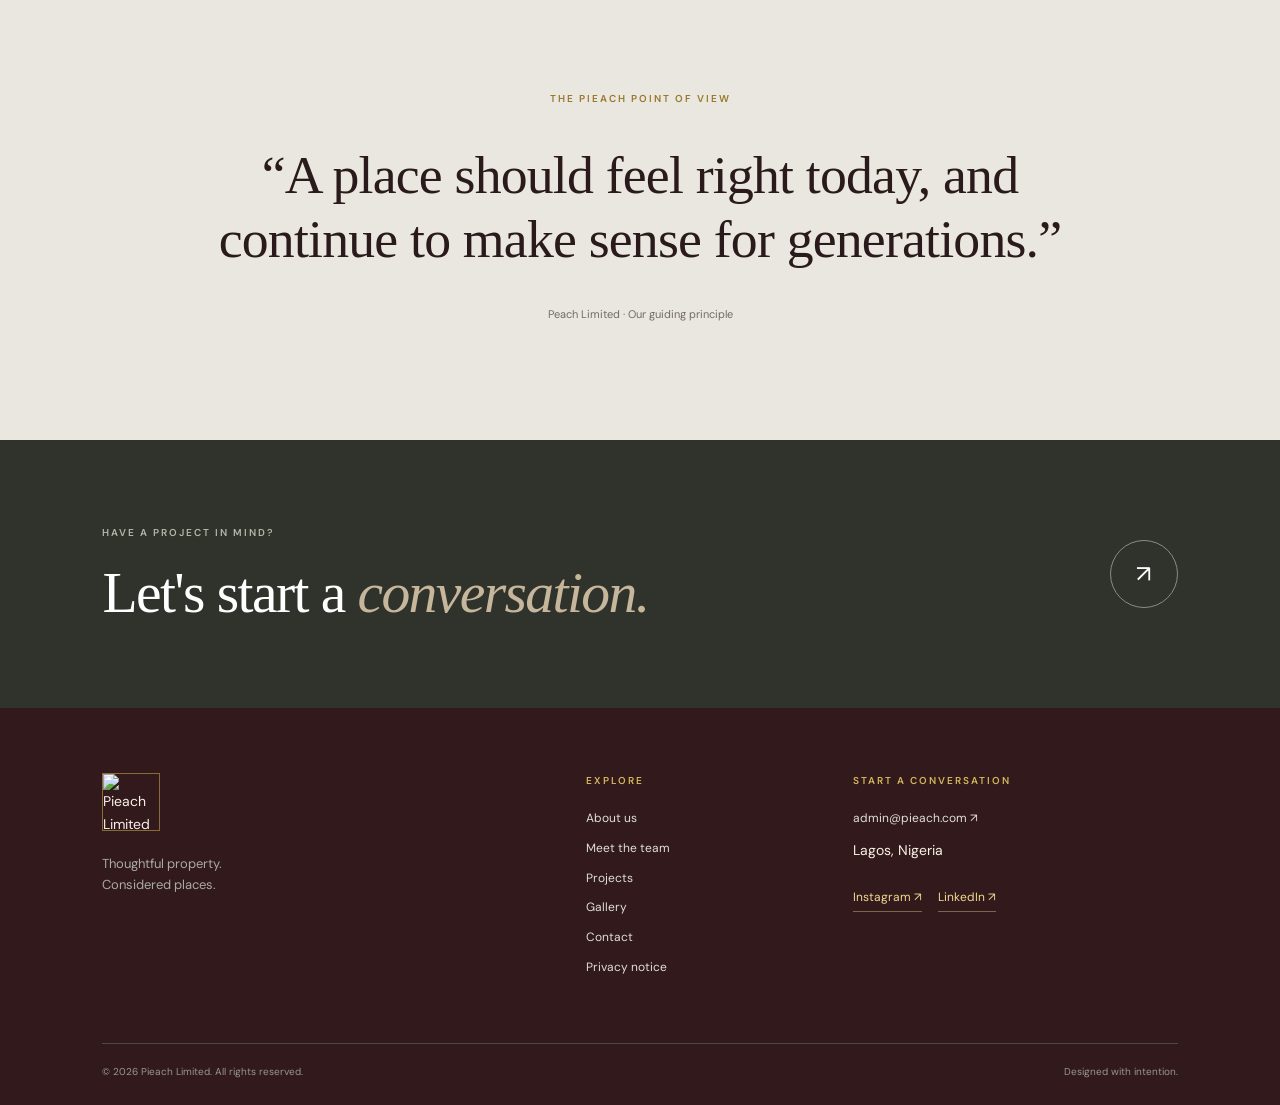
==== commit aa45a504: "Update index.html" ====
--- a/index.html
+++ b/index.html
@@ -1,14 +1,14 @@
 <!doctype html>
 <html lang="en">
 <head>
-<meta charset="utf-8"><meta name="viewport" content="width=device-width,initial-scale=1"><meta name="description" content="Pieach Limited creates thoughtful spaces and enduring property value."><title>Pieach Limited</title><link rel="stylesheet" href="styles.css"></head>
+<meta charset="utf-8"><meta name="viewport" content="width=device-width,initial-scale=1"><meta name="description" content="Peach Limited creates thoughtful spaces and enduring property value."><title>Peach Limited</title><link rel="stylesheet" href="styles.css"></head>
 <body data-page="home"><div id="site-header"></div><main>
-<section class="hero home-hero"><div class="hero-image" style="background-image:url('https://images.unsplash.com/photo-1600607687939-ce8a6c25118c?auto=format&fit=crop&w=2200&q=85')"></div><div class="hero-shade"></div><div class="hero-copy"><p class="eyebrow">PIEACH LIMITED</p><h1>Spaces with purpose.<br><em>Places that endure.</em></h1><a class="text-link light" href="projects.html">Discover our projects <span>↗</span></a></div><div class="hero-foot"><span>Thoughtful property development</span><span>Lagos · Nigeria</span></div></section>
-<section class="intro section-wrap"><div class="section-kicker">01 / ABOUT PIEACH</div><div class="intro-main"><p class="eyebrow">A considered approach to property</p><h2>Creating places that feel <em>distinctly different.</em></h2><p class="body-large">Pieach Limited brings together vision, careful planning and considered design to create places that serve people today and hold their value tomorrow.</p><a class="text-link" href="about.html">Get to know us <span>↗</span></a></div><div class="intro-image image-frame"><img src="https://images.unsplash.com/photo-1600210492486-724fe5c67fb0?auto=format&fit=crop&w=1200&q=85" alt="Warm contemporary residential interior"></div></section>
+<section class="hero home-hero"><div class="hero-image" style="background-image:url('https://images.unsplash.com/photo-1600607687939-ce8a6c25118c?auto=format&fit=crop&w=2200&q=85')"></div><div class="hero-shade"></div><div class="hero-copy"><p class="eyebrow">PEACH LIMITED</p><h1>Spaces with purpose.<br><em>Places that endure.</em></h1><a class="text-link light" href="projects.html">Discover our projects <span>↗</span></a></div><div class="hero-foot"><span>Thoughtful property development</span><span>Lagos · Nigeria</span></div></section>
+<section class="intro section-wrap"><div class="section-kicker">01 / ABOUT PEACH</div><div class="intro-main"><p class="eyebrow">A considered approach to property</p><h2>Creating places that feel <em>distinctly different.</em></h2><p class="body-large">Peach Limited brings together vision, careful planning and considered design to create places that serve people today and hold their value tomorrow.</p><a class="text-link" href="about.html">Get to know us <span>↗</span></a></div><div class="intro-image image-frame"><img src="https://images.unsplash.com/photo-1600210492486-724fe5c67fb0?auto=format&fit=crop&w=1200&q=85" alt="Warm contemporary residential interior"></div></section>
 <section class="feature-band"><div class="feature-image" style="background-image:url('https://images.unsplash.com/photo-1600607687920-4e2a09cf159d?auto=format&fit=crop&w=2000&q=85')"></div><div class="feature-text"><p class="eyebrow">OUR PHILOSOPHY</p><h2>Good design is not decoration.<br><em>It is how a space works.</em></h2><p>From the first idea to the final detail, we focus on function, atmosphere and lasting quality.</p><a class="text-link light" href="about.html">Our approach <span>↗</span></a></div></section>
 <section class="projects-preview section-wrap">
 <div class="section-heading">
 <div><p class="eyebrow">02 / SELECTED WORK</p><h2>Spaces in <em>progress.</em></h2></div><a class="text-link" href="projects.html">View all projects <span>↗</span></a></div><div class="project-grid"><a class="project-card" href="project-s.html"><div class="project-photo"><img src="https://images.unsplash.com/photo-1600607687939-ce8a6c25118c?auto=format&fit=crop&w=1200&q=85" alt="Modern residence surrounded by greenery"></div><div class="project-meta"><span>Residential · Concept</span><span>01</span></div><h3>Project S</h3><p>A calm, light-filled residential retreat.</p></a><a class="project-card" href="project-j.html"><div class="project-photo"><img src="https://images.unsplash.com/photo-1600566753086-00f18fb6b3ea?auto=format&fit=crop&w=1200&q=85" alt="Contemporary villa architecture"></div><div class="project-meta"><span>Residential · Concept</span><span>02</span></div><h3>Project J</h3><p>Architecture shaped around everyday living.</p></a><a class="project-card" href="the-den.html"><div class="project-photo"><img src="https://images.unsplash.com/photo-1497366754035-f200968a6e72?auto=format&fit=crop&w=1200&q=85" alt="Sophisticated modern workspace"></div><div class="project-meta"><span>Commercial · Concept</span><span>03</span></div><h3>The Den</h3><p>A considered setting for focus and connection.</p></a></div></section>
-<section class="quote-section"><p class="eyebrow">THE PIEACH POINT OF VIEW</p><blockquote>“A place should feel right today, and continue to make sense for generations.”</blockquote><span>Pieach Limited · Our guiding principle</span></section>
+<section class="quote-section"><p class="eyebrow">THE PIEACH POINT OF VIEW</p><blockquote>“A place should feel right today, and continue to make sense for generations.”</blockquote><span>Peach Limited · Our guiding principle</span></section>
 <section class="contact-strip"><div><p class="eyebrow">HAVE A PROJECT IN MIND?</p><h2>Let's start a <em>conversation.</em></h2></div><a class="circle-link" href="contact.html" aria-label="Contact Pieach Limited">↗</a></section>
-</main><div id="site-footer"></div><script src="app.js"></script></body></html>+</main><div id="site-footer"></div><script src="app.js"></script></body></html>
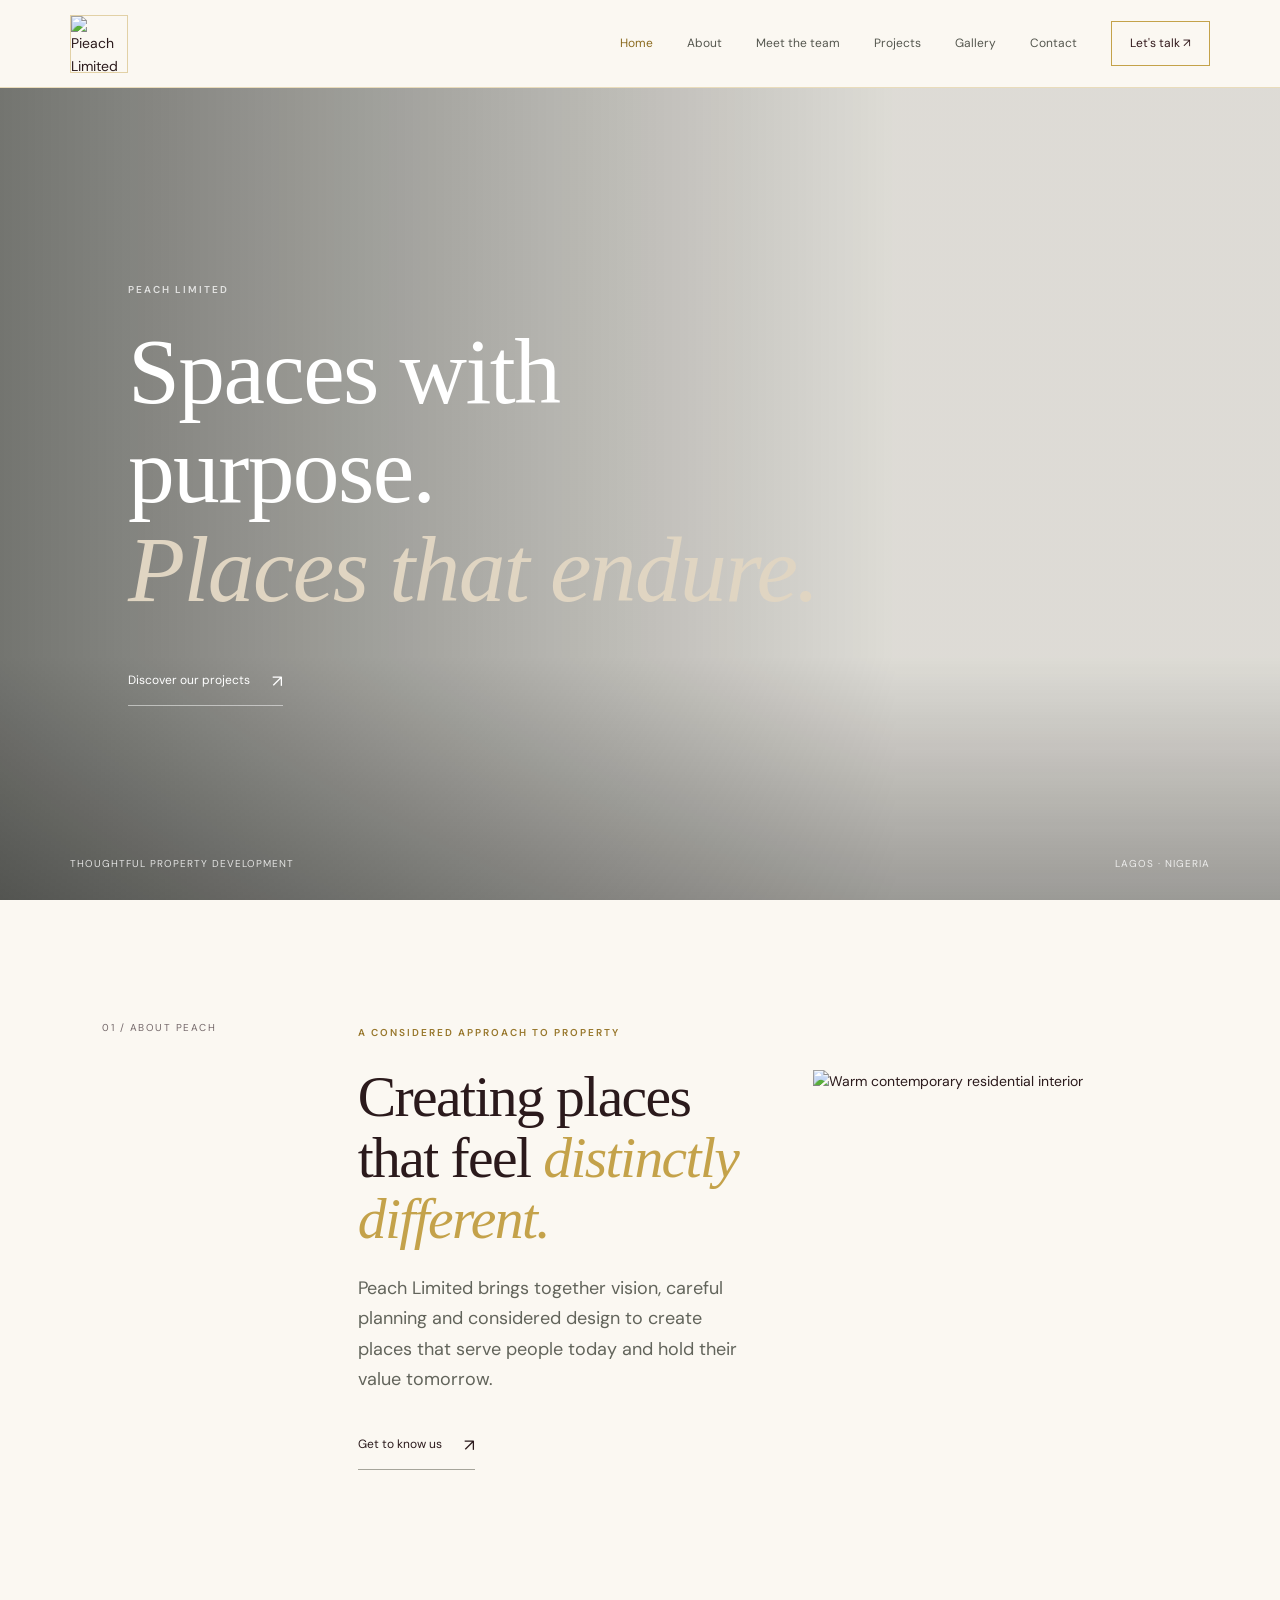
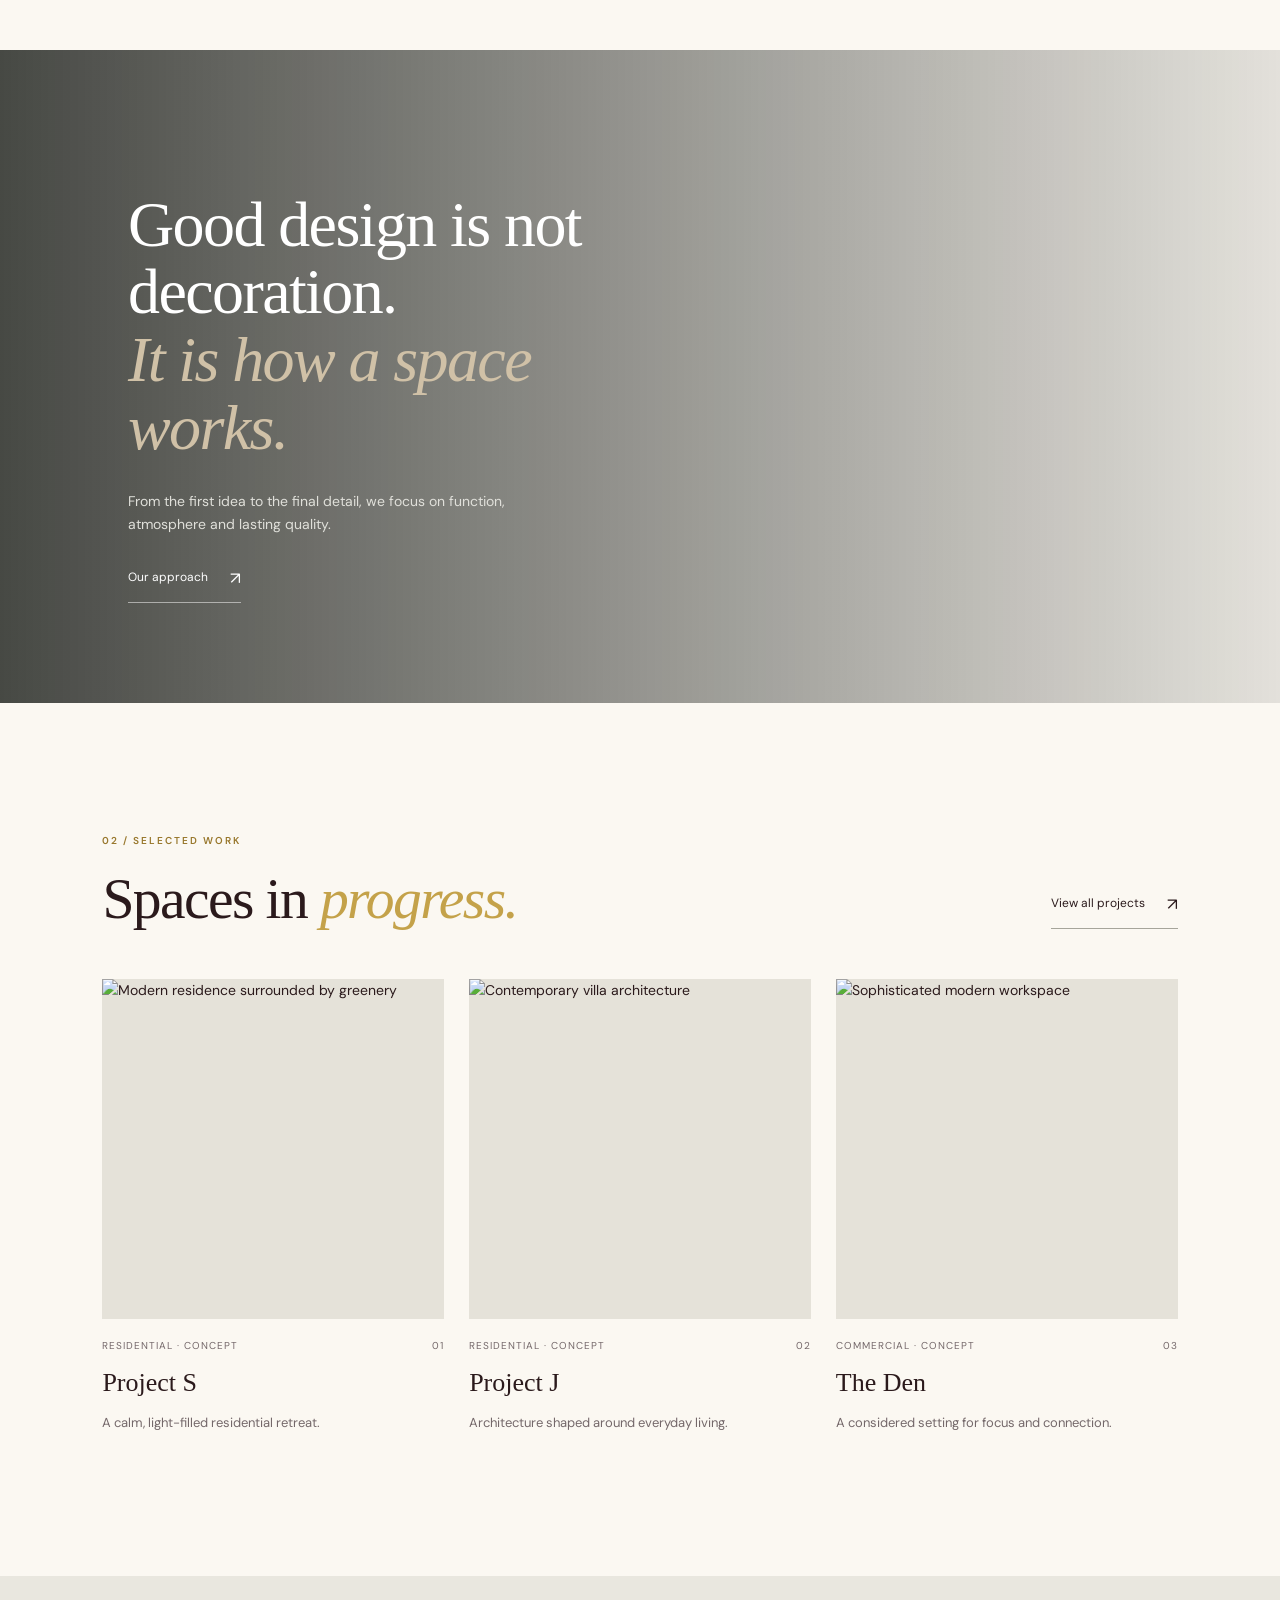
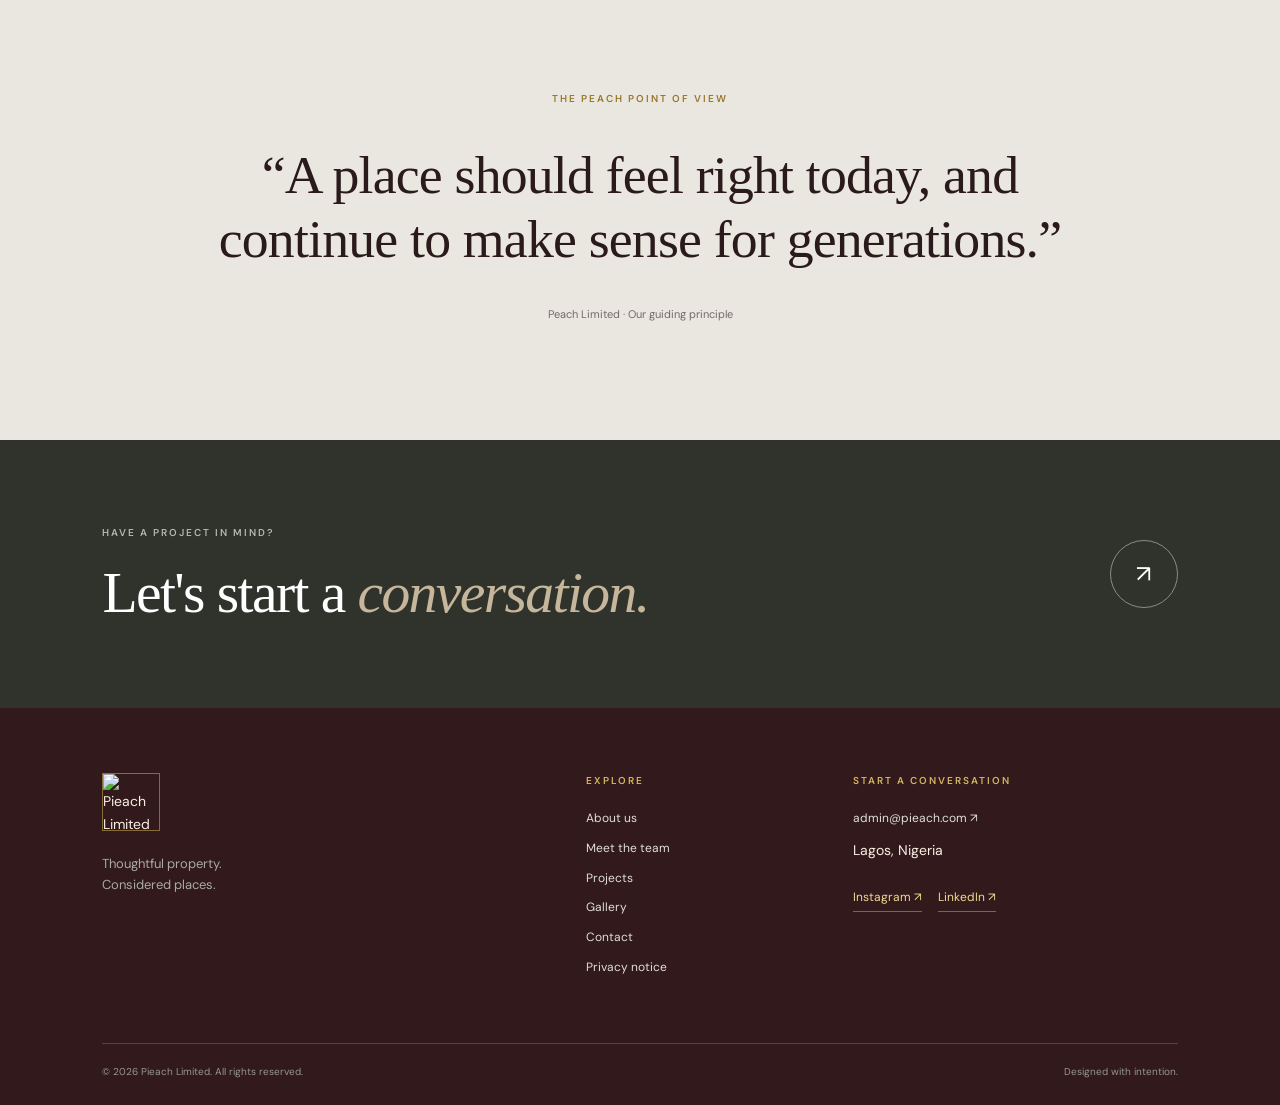
==== commit 8f7d688a: "Update index.html" ====
--- a/index.html
+++ b/index.html
@@ -9,6 +9,6 @@
 <section class="projects-preview section-wrap">
 <div class="section-heading">
 <div><p class="eyebrow">02 / SELECTED WORK</p><h2>Spaces in <em>progress.</em></h2></div><a class="text-link" href="projects.html">View all projects <span>↗</span></a></div><div class="project-grid"><a class="project-card" href="project-s.html"><div class="project-photo"><img src="https://images.unsplash.com/photo-1600607687939-ce8a6c25118c?auto=format&fit=crop&w=1200&q=85" alt="Modern residence surrounded by greenery"></div><div class="project-meta"><span>Residential · Concept</span><span>01</span></div><h3>Project S</h3><p>A calm, light-filled residential retreat.</p></a><a class="project-card" href="project-j.html"><div class="project-photo"><img src="https://images.unsplash.com/photo-1600566753086-00f18fb6b3ea?auto=format&fit=crop&w=1200&q=85" alt="Contemporary villa architecture"></div><div class="project-meta"><span>Residential · Concept</span><span>02</span></div><h3>Project J</h3><p>Architecture shaped around everyday living.</p></a><a class="project-card" href="the-den.html"><div class="project-photo"><img src="https://images.unsplash.com/photo-1497366754035-f200968a6e72?auto=format&fit=crop&w=1200&q=85" alt="Sophisticated modern workspace"></div><div class="project-meta"><span>Commercial · Concept</span><span>03</span></div><h3>The Den</h3><p>A considered setting for focus and connection.</p></a></div></section>
-<section class="quote-section"><p class="eyebrow">THE PIEACH POINT OF VIEW</p><blockquote>“A place should feel right today, and continue to make sense for generations.”</blockquote><span>Peach Limited · Our guiding principle</span></section>
+<section class="quote-section"><p class="eyebrow">THE PEACH POINT OF VIEW</p><blockquote>“A place should feel right today, and continue to make sense for generations.”</blockquote><span>Peach Limited · Our guiding principle</span></section>
 <section class="contact-strip"><div><p class="eyebrow">HAVE A PROJECT IN MIND?</p><h2>Let's start a <em>conversation.</em></h2></div><a class="circle-link" href="contact.html" aria-label="Contact Pieach Limited">↗</a></section>
 </main><div id="site-footer"></div><script src="app.js"></script></body></html>
